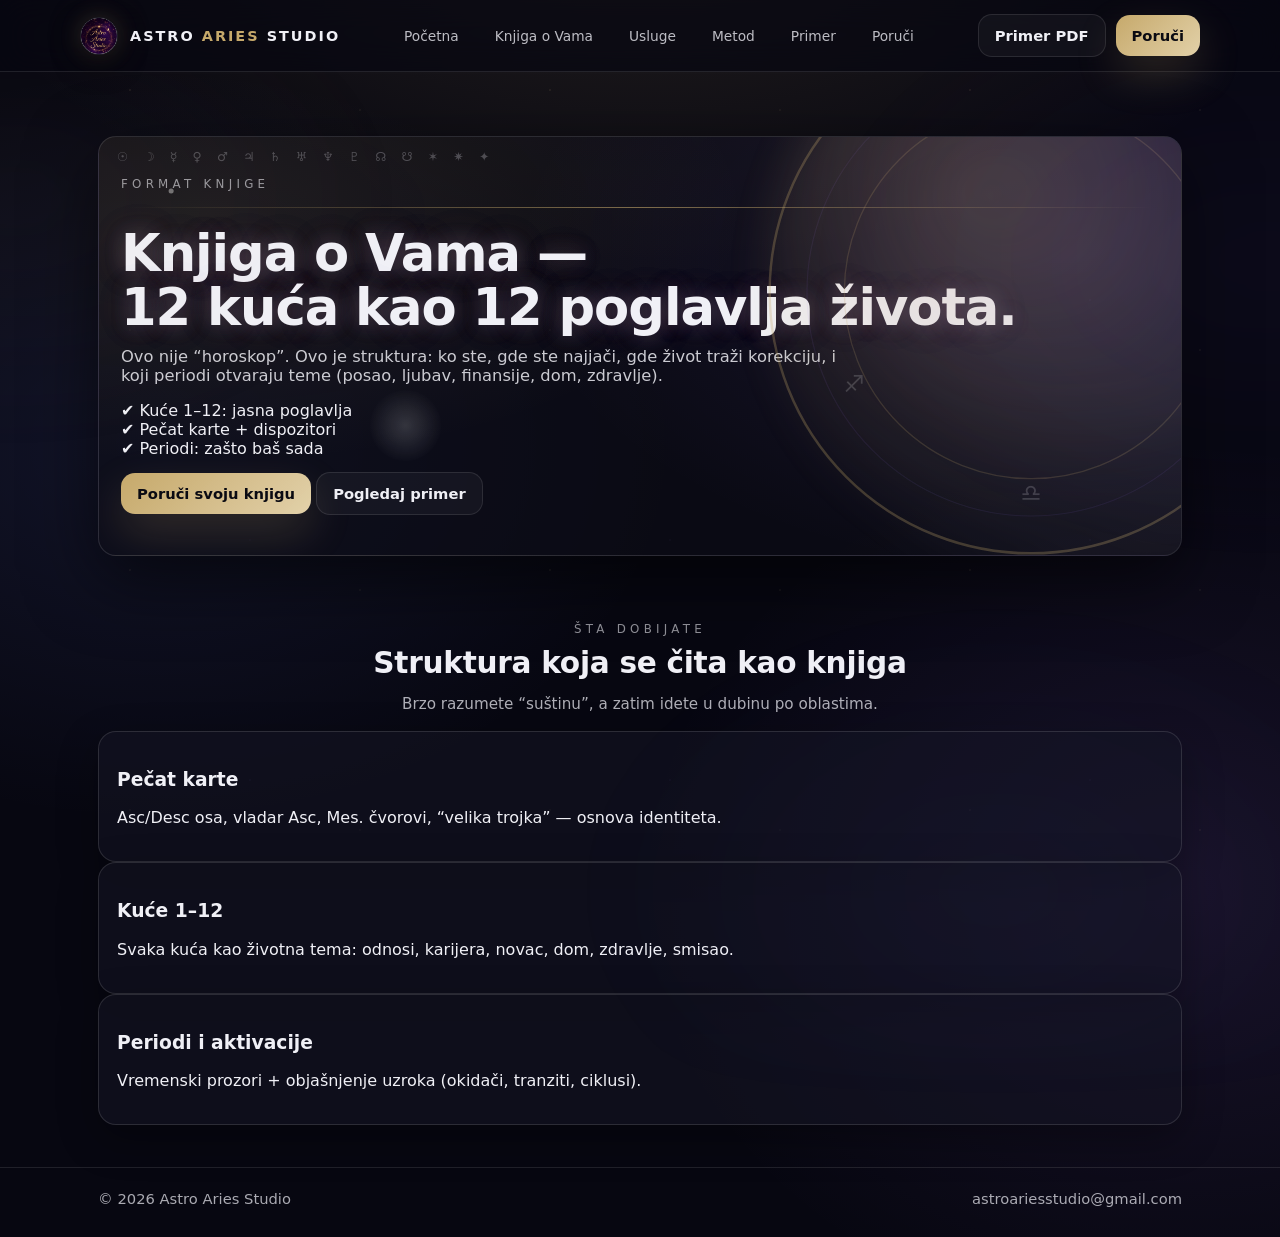
==== knjiga.html @ 9040fc0d "Create knjiga.html" ====
<!DOCTYPE html>
<html lang="sr">
<head>
  <meta charset="UTF-8" />
  <meta name="viewport" content="width=device-width, initial-scale=1.0" />
  <title>Knjiga o Vama — Astro Aries Studio</title>
  <link rel="stylesheet" href="assets/style.css" />
</head>
<body>

<header>
  <div class="container nav">
    <a class="brand" href="index.html">
      <img src="assets/logo.png" alt="Astro Aries Studio logo" />
      <div class="title">ASTRO <span>ARIES</span> STUDIO</div>
    </a>

    <nav class="navlinks">
      <a href="index.html">Početna</a>
      <a href="knjiga.html">Knjiga o Vama</a>
      <a href="usluge.html">Usluge</a>
      <a href="metod.html">Metod</a>
      <a href="primer.html">Primer</a>
      <a href="poruci.html">Poruči</a>
    </nav>

    <div class="cta">
      <a class="btn" href="primer.html">Primer PDF</a>
      <a class="btn primary" href="poruci.html">Poruči</a>
    </div>
  </div>
</header>

<main class="container">
  <section class="hero">
    <div class="heroCard">
      <svg class="sparkles" viewBox="0 0 600 240" xmlns="http://www.w3.org/2000/svg" aria-hidden="true">
        <defs><radialGradient id="sp" cx="50%" cy="50%" r="50%">
          <stop offset="0%" stop-color="rgba(255,255,255,.9)"/><stop offset="100%" stop-color="rgba(255,255,255,0)"/>
        </radialGradient></defs>
        <circle cx="40" cy="30" r="1.4" fill="rgba(255,255,255,.55)"/>
        <circle cx="170" cy="160" r="20" fill="url(#sp)" opacity=".25"/>
      </svg>

      <svg class="zodiacRing" viewBox="0 0 600 600" xmlns="http://www.w3.org/2000/svg" aria-hidden="true">
        <circle class="ringOuter" cx="300" cy="300" r="245" fill="none"/>
        <circle class="ringMid"   cx="300" cy="300" r="210" fill="none"/>
        <circle class="ringInner" cx="300" cy="300" r="175" fill="none"/>
        <g text-anchor="middle" dominant-baseline="middle" font-size="22">
          <text class="glyph" x="300" y="112">♈</text><text class="glyph" x="468" y="214">♊</text>
          <text class="glyph" x="300" y="490">♎</text><text class="glyph" x="134" y="388">♐</text>
        </g>
      </svg>

      <div class="kicker">FORMAT KNJIGE</div>
      <hr class="hr-astro" />
      <h1>Knjiga o Vama —<br/>12 kuća kao 12 poglavlja života.</h1>

      <p class="subhead">
        Ovo nije “horoskop”. Ovo je struktura: ko ste, gde ste najjači, gde život traži korekciju,
        i koji periodi otvaraju teme (posao, ljubav, finansije, dom, zdravlje).
      </p>

      <div class="badges">
        <div class="badge">✔ Kuće 1–12: jasna poglavlja</div>
        <div class="badge">✔ Pečat karte + dispozitori</div>
        <div class="badge">✔ Periodi: zašto baš sada</div>
      </div>

      <div class="heroActions" style="margin-top:14px">
        <a class="btn primary" href="poruci.html">Poruči svoju knjigu</a>
        <a class="btn" href="primer.html">Pogledaj primer</a>
      </div>
    </div>
  </section>

  <section class="section">
    <div class="sectionTitle">
      <div class="kicker">ŠTA DOBIJATE</div>
      <h2>Struktura koja se čita kao knjiga</h2>
      <p class="small">Brzo razumete “suštinu”, a zatim idete u dubinu po oblastima.</p>
    </div>

    <div class="grid">
      <div class="card">
        <h3>Pečat karte</h3>
        <p>Asc/Desc osa, vladar Asc, Mes. čvorovi, “velika trojka” — osnova identiteta.</p>
      </div>
      <div class="card">
        <h3>Kuće 1–12</h3>
        <p>Svaka kuća kao životna tema: odnosi, karijera, novac, dom, zdravlje, smisao.</p>
      </div>
      <div class="card">
        <h3>Periodi i aktivacije</h3>
        <p>Vremenski prozori + objašnjenje uzroka (okidači, tranziti, ciklusi).</p>
      </div>
    </div>
  </section>
</main>

<footer>
  <div class="container" style="display:flex;justify-content:space-between;gap:12px;flex-wrap:wrap">
    <div>© <span id="y"></span> Astro Aries Studio</div>
    <div><a href="mailto:astroariesstudio@gmail.com">astroariesstudio@gmail.com</a></div>
  </div>
</footer>

<script>document.getElementById("y").textContent = new Date().getFullYear();</script>
</body>
</html>
---- assets/style.css ----
:root{
  --bg:#070711;
  --panel: rgba(14, 14, 24, .62);
  --panel2: rgba(20, 20, 34, .62);
  --text:#f0f0f6;
  --muted:#b7b7c6;

  --gold:#c6a96b;
  --gold2:#f5e2b6;

  --violet:#a27bff;
  --violet2:#6a5bff;

  --line: rgba(255,255,255,.10);
  --line2: rgba(198,169,107,.22);

  --shadow: 0 22px 70px rgba(0,0,0,.58);
  --radius: 18px;
  --max: 1120px;

  --glowGold: 0 0 22px rgba(198,169,107,.18), 0 0 48px rgba(198,169,107,.10);
  --glowViolet: 0 0 22px rgba(160,120,255,.16), 0 0 48px rgba(160,120,255,.10);
}

*{box-sizing:border-box}
html,body{margin:0;padding:0}
html{scroll-behavior:smooth}
body{
  font-family: ui-sans-serif, system-ui, -apple-system, Segoe UI, Roboto, Arial;
  color:var(--text);
  background:
    radial-gradient(1200px 700px at 50% -12%, rgba(198,169,107,.18), transparent 60%),
    radial-gradient(900px 650px at 12% 36%, rgba(120,140,255,.10), transparent 58%),
    radial-gradient(900px 750px at 92% 72%, rgba(180,120,255,.10), transparent 60%),
    var(--bg);
  overflow-x:hidden;
}

a{color:inherit;text-decoration:none}
.container{max-width:var(--max);margin:0 auto;padding:0 18px}
.small{font-size:.95rem;color:rgba(240,240,246,.72)}
.kicker{
  letter-spacing:.36em;
  font-size:.74rem;
  color:rgba(240,240,246,.60);
  text-transform:uppercase;
}

/* -------------------- Background: starfield + nebula motion -------------------- */
body::before{
  content:"";
  position:fixed; inset:0;
  pointer-events:none;
  opacity:.92;
  mix-blend-mode:screen;
  background:
    radial-gradient(1px 1px at 10px 20px, rgba(255,255,255,.55), transparent 60%),
    radial-gradient(1px 1px at 42px 78px, rgba(255,255,255,.35), transparent 60%),
    radial-gradient(1px 1px at 95px 140px, rgba(255,255,255,.32), transparent 60%),
    radial-gradient(2px 2px at 130px 90px, rgba(198,169,107,.22), transparent 60%),
    radial-gradient(1px 1px at 165px 30px, rgba(255,255,255,.25), transparent 60%),
    radial-gradient(1px 1px at 210px 120px, rgba(255,255,255,.22), transparent 60%),
    radial-gradient(2px 2px at 250px 60px, rgba(160,120,255,.16), transparent 60%),
    radial-gradient(1px 1px at 285px 150px, rgba(255,255,255,.20), transparent 60%),
    radial-gradient(1px 1px at 320px 40px, rgba(255,255,255,.18), transparent 60%),
    radial-gradient(2px 2px at 360px 110px, rgba(198,169,107,.16), transparent 60%);
  background-size: 420px 240px;
  filter: blur(.15px);
  animation: twinkle 6.6s ease-in-out infinite;
}
@keyframes twinkle{
  0%,100%{opacity:.72}
  50%{opacity:.96}
}

body::after{
  content:"";
  position:fixed; inset:-20%;
  pointer-events:none;
  opacity:.40;
  background:
    radial-gradient(700px 450px at 15% 30%, rgba(198,169,107,.10), transparent 60%),
    radial-gradient(800px 520px at 85% 35%, rgba(160,120,255,.10), transparent 62%),
    radial-gradient(760px 520px at 70% 85%, rgba(120,140,255,.08), transparent 62%);
  filter: blur(22px);
  animation: nebulaDrift 18s ease-in-out infinite;
}
@keyframes nebulaDrift{
  0%,100%{transform:translate(0,0) scale(1)}
  50%{transform:translate(-26px,14px) scale(1.03)}
}

/* shooting star */
.shooting-star{
  position:fixed;
  top:22%;
  left:-30%;
  width:280px;
  height:2px;
  background: linear-gradient(90deg, transparent, rgba(245,226,182,.85), transparent);
  opacity:0;
  pointer-events:none;
  filter: drop-shadow(0 0 12px rgba(198,169,107,.35));
  animation: shoot 12s linear infinite;
  z-index:2;
}
@keyframes shoot{
  0%,82%{transform:translateX(0) translateY(0) rotate(-12deg); opacity:0}
  83%{opacity:.95}
  88%{transform:translateX(160vw) translateY(28vh) rotate(-12deg); opacity:.95}
  89%,100%{opacity:0}
}

/* -------------------- Header / Nav -------------------- */
header{
  position:sticky; top:0; z-index:50;
  backdrop-filter: blur(16px);
  background: rgba(7,7,17,.68);
  border-bottom:1px solid var(--line);
}
.nav{
  display:flex; align-items:center; justify-content:space-between;
  padding:14px 0;
  gap:14px;
}
.brand{
  display:flex; align-items:center; gap:12px;
  min-width: 220px;
}
.brand img{
  width:38px;height:38px;border-radius:50%;
  box-shadow: 0 10px 30px rgba(0,0,0,.40), var(--glowGold);
  border:1px solid rgba(255,255,255,.10);
}
.brand .title{
  font-weight:850;
  letter-spacing:.14em;
  font-size:.90rem;
}
.brand .title span{color:var(--gold)}
.navlinks{
  display:flex; gap:16px; flex-wrap:wrap; justify-content:center;
}
.navlinks a{
  font-size:.86rem;
  color:rgba(240,240,246,.78);
  padding:8px 10px;
  border-radius:12px;
  transition:.2s ease;
}
.navlinks a:hover{
  background:rgba(255,255,255,.06);
  color:var(--text);
}
.cta{display:flex; gap:10px; align-items:center}

.btn{
  display:inline-flex; align-items:center; justify-content:center;
  padding:12px 16px;
  border-radius:14px;
  border:1px solid var(--line);
  background:rgba(255,255,255,.04);
  font-weight:750;
  font-size:.92rem;
  transition:.22s ease;
  position:relative;
  overflow:hidden;
}
.btn.primary{
  background: linear-gradient(135deg, rgba(198,169,107,1), rgba(245,226,182,.92));
  color:#0a0a12;
  border:none;
  box-shadow: 0 18px 44px rgba(198,169,107,.20);
}
.btn:hover{transform:translateY(-1px)}
.btn::after{
  content:"";
  position:absolute; inset:-60%;
  background:
    radial-gradient(circle at 30% 30%, rgba(255,255,255,.22), transparent 52%),
    radial-gradient(circle at 75% 70%, rgba(198,169,107,.18), transparent 60%);
  opacity:0;
  transition:.22s ease;
}
.btn:hover::after{opacity:1}

/* -------------------- Hero -------------------- */
.hero{padding:64px 0 24px; position:relative}
.heroCard{
  position:relative;
  border:1px solid rgba(255,255,255,.12);
  background:
    radial-gradient(900px 420px at 10% 18%, rgba(198,169,107,.10), transparent 60%),
    radial-gradient(900px 520px at 90% 28%, rgba(160,120,255,.10), transparent 62%),
    var(--panel);
  border-radius: var(--radius);
  box-shadow: var(--shadow);
  padding:40px 22px;
  overflow:hidden;
  animation: floaty 10s ease-in-out infinite;
}
@keyframes floaty{
  0%,100%{transform:translateY(0)}
  50%{transform:translateY(-7px)}
}
.heroCard::before{
  content:"☉ ☽ ☿ ♀ ♂ ♃ ♄ ♅ ♆ ♇ ☊ ☋ ✶ ✷ ✦";
  position:absolute;
  left:18px; right:18px; top:12px;
  font-size:.78rem;
  letter-spacing:.45em;
  color:rgba(240,240,246,.26);
  white-space:nowrap; overflow:hidden;
}
.heroCard::after{
  content:"";
  position:absolute;
  inset:-160px -200px auto auto;
  width:620px;height:620px;border-radius:50%;
  background:
    radial-gradient(circle at 35% 35%, rgba(198,169,107,.32), transparent 60%),
    radial-gradient(circle at 70% 70%, rgba(255,255,255,.10), transparent 65%),
    radial-gradient(circle at 55% 20%, rgba(160,120,255,.16), transparent 60%);
  filter: blur(20px);
  opacity:.72;
  pointer-events:none;
  animation: nebulaDrift 18s ease-in-out infinite;
}

h1{
  margin:10px 0 0;
  font-size: clamp(2.0rem, 4.0vw, 3.2rem);
  line-height:1.06;
  letter-spacing:-.02em;
  text-shadow: var(--glowGold), var(--glowViolet);
}
.subhead{
  margin-top:12px;
  font-size:1.02rem;
  color:rgba(240,240,246,.84);
  max-width:72ch;
}

.hr-astro{
  height:1px;
  border:0;
  background: linear-gradient(90deg, transparent, rgba(198,169,107,.70), transparent);
  opacity:.85;
  margin:16px 0 18px;
}

.sparkles{
  position:absolute; inset:0;
  pointer-events:none;
  opacity:.70;
  mix-blend-mode:screen;
  animation: sparklePulse 3.9s ease-in-out infinite;
}
@keyframes sparklePulse{
  0%,100%{opacity:.35}
  50%{opacity:.92}
}

/* -------------------- Zodiac ring premium -------------------- */
.zodiacRing{
  position:absolute;
  right:-170px;
  top:-165px;
  width:640px;
  height:640px;
  opacity:.30;
  pointer-events:none;
  filter: drop-shadow(0 0 22px rgba(198,169,107,.18))
          drop-shadow(0 0 40px rgba(160,120,255,.10));
  animation: spinSlow 48s linear infinite;
}
@keyframes spinSlow{
  from{transform:rotate(0deg)}
  to{transform:rotate(360deg)}
}
.zodiacRing .ringOuter{ stroke: rgba(198,169,107,.95); stroke-width:2.3; }
.zodiacRing .ringMid  { stroke: rgba(160,120,255,.40); stroke-width:1.1; opacity:.7; }
.zodiacRing .ringInner{ stroke: rgba(198,169,107,.65); stroke-width:1.2; opacity:.95; }
.zodiacRing .tick{ stroke: rgba(198,169,107,.86); stroke-width:2.3; }
.zodiacRing .tickSmall{ stroke: rgba(198,169,107,.55); stroke-width:1.2; opacity:.9; }
.zodiacRing .dot{ fill: rgba(255,255,255,.55); }
.zodiacRing .goldDot{ fill: rgba(198,169,107,.55); }
.zodiacRing .glyph{
  fill: rgba(240,240,246,.80);
  font-weight:800;
  opacity:.78;
}
.pulseStar{
  filter: drop-shadow(0 0 14px rgba(198,169,107,.55));
  transform-origin: 300px 300px;
  animation: pulseStar 2.9s ease-in-out infinite;
}
@keyframes pulseStar{
  0%,100%{opacity:.74; transform:scale(1)}
  50%{opacity:1; transform:scale(1.07)}
}

/* -------------------- Sections / Cards -------------------- */
.section{padding:42px 0}
.sectionTitle{max-width:860px;margin:0 auto 18px;text-align:center}
.sectionTitle h2{margin:10px 0 0;font-size:1.85rem;letter-spacing:-.01em}

.card{
  border:1px solid rgba(255,255,255,.12);
  background: var(--panel2);
  border-radius:var(--radius);
  padding:18px;
  box-shadow: 0 14px 40px rgba(0,0,0,.32);
  transition:.22s ease;
  position:relative;
  overflow:hidden;
}
.card:hover{
  transform:translateY(-3px);
  border-color: rgba(198,169,107,.30);
  box-shadow: 0 24px 80px rgba(0,0,0,.42);
}
.card::after{
  content:"";
  position:absolute; inset:-40%;
  background:
    radial-gradient(circle at 30% 30%, rgba(198,169,107,.16), transparent 55%),
    radial-gradient(circle at 70% 70%, rgba(160,120,255,.12), transparent 60%);
  opacity:0;
  transition:.22s ease;
}
.card:hover::after{opacity:1}

/* -------------------- Form PRO -------------------- */
.formWrap{
  display:grid;
  grid-template-columns: 1.35fr .85fr;
  gap:14px;
  align-items:start;
}
@media (max-width: 980px){
  .formWrap{grid-template-columns:1fr}
}

.formTitle{
  display:flex; align-items:flex-end; justify-content:space-between;
  gap:10px; flex-wrap:wrap;
}

.steps{
  display:flex; gap:10px; flex-wrap:wrap;
}
.stepPill{
  border:1px solid rgba(255,255,255,.14);
  background:rgba(255,255,255,.04);
  border-radius:999px;
  padding:8px 12px;
  font-size:.84rem;
  color:rgba(240,240,246,.80);
}
.stepPill.active{
  border-color: rgba(198,169,107,.42);
  box-shadow: var(--glowGold);
  color: rgba(240,240,246,.92);
}

.fieldset{
  border:1px solid rgba(255,255,255,.12);
  background: var(--panel2);
  border-radius: var(--radius);
  padding:16px;
}
.fieldset + .fieldset{margin-top:12px}
.legend{
  display:flex; align-items:center; justify-content:space-between; gap:10px; flex-wrap:wrap;
  margin-bottom:10px;
}
.legend b{font-size:1.05rem}
.legend .hint{font-size:.9rem;color:rgba(240,240,246,.72)}

.row{
  display:grid;
  grid-template-columns: 1fr 1fr;
  gap:10px;
}
@media (max-width: 680px){
  .row{grid-template-columns:1fr}
}
label{
  display:block;
  font-size:.86rem;
  color:rgba(240,240,246,.78);
  margin:0 0 6px;
}
input[type="text"], input[type="email"], input[type="tel"], textarea, select{
  width:100%;
  border:1px solid rgba(255,255,255,.14);
  background: rgba(255,255,255,.04);
  color:var(--text);
  border-radius: 14px;
  padding:12px 12px;
  outline:none;
  transition:.2s ease;
}
textarea{min-height:110px; resize:vertical}
input:focus, textarea:focus, select:focus{
  border-color: rgba(198,169,107,.45);
  box-shadow: 0 0 0 3px rgba(198,169,107,.10);
}

.radioGrid{
  display:grid;
  grid-template-columns:1fr 1fr;
  gap:10px;
}
@media (max-width: 680px){
  .radioGrid{grid-template-columns:1fr}
}

.radioCard{
  border:1px solid rgba(255,255,255,.12);
  background: rgba(255,255,255,.03);
  border-radius: 16px;
  padding:12px;
  cursor:pointer;
  transition:.22s ease;
  position:relative;
}
.radioCard:hover{transform:translateY(-2px); border-color: rgba(198,169,107,.30)}
.radioCard.active{
  border-color: rgba(198,169,107,.45);
  box-shadow: 0 18px 44px rgba(198,169,107,.10);
}
.radioTop{
  display:flex; align-items:center; justify-content:space-between; gap:10px;
}
.radioName{font-weight:900}
.badgeGold{
  display:inline-block;
  font-size:.75rem;
  padding:4px 10px;
  border-radius:999px;
  border:1px solid rgba(198,169,107,.35);
  background: rgba(198,169,107,.10);
  color: rgba(240,240,246,.92);
}
.radioDesc{margin-top:6px; color:rgba(240,240,246,.78); font-size:.92rem}
.radioPrice{margin-top:10px; font-weight:950; font-size:1.08rem; color:rgba(245,226,182,.92); text-shadow: var(--glowGold)}
.radioCard input{position:absolute; opacity:0; pointer-events:none}

.toggleRow{
  display:flex; align-items:center; justify-content:space-between; gap:10px; flex-wrap:wrap;
  padding:10px 12px;
  border:1px solid rgba(255,255,255,.12);
  background: rgba(255,255,255,.03);
  border-radius: 16px;
}
.switch{
  width:52px;height:30px;border-radius:999px;
  border:1px solid rgba(255,255,255,.16);
  background: rgba(255,255,255,.05);
  position:relative;
  cursor:pointer;
  flex:0 0 auto;
}
.switch::after{
  content:"";
  width:24px;height:24px;border-radius:50%;
  position:absolute; top:2px; left:3px;
  background: linear-gradient(135deg, rgba(255,255,255,.55), rgba(255,255,255,.10));
  transition:.18s ease;
  box-shadow: 0 8px 18px rgba(0,0,0,.35);
}
.switch.on{
  border-color: rgba(198,169,107,.40);
  box-shadow: var(--glowGold);
  background: rgba(198,169,107,.12);
}
.switch.on::after{left:24px; background: linear-gradient(135deg, rgba(198,169,107,1), rgba(245,226,182,.90));}

.inlineNote{
  margin-top:10px;
  border:1px dashed rgba(198,169,107,.45);
  background: rgba(198,169,107,.06);
  padding:12px;
  border-radius:16px;
  color: rgba(240,240,246,.88);
  font-size:.94rem;
}

.summary{
  position:sticky;
  top:92px;
}
.sumBox{
  border:1px solid rgba(255,255,255,.12);
  background: rgba(7,7,17,.55);
  border-radius: var(--radius);
  padding:16px;
  box-shadow: 0 18px 60px rgba(0,0,0,.45);
  backdrop-filter: blur(14px);
}
.sumTitle{
  display:flex; align-items:center; justify-content:space-between; gap:10px;
  margin-bottom:10px;
}
.sumTitle b{font-size:1.05rem}
.sumLine{
  display:flex; justify-content:space-between; gap:10px;
  padding:8px 0;
  border-bottom:1px solid rgba(255,255,255,.10);
  color:rgba(240,240,246,.86);
  font-size:.94rem;
}
.sumLine:last-child{border-bottom:none}
.total{
  margin-top:10px;
  padding:12px;
  border-radius:16px;
  border:1px solid rgba(198,169,107,.35);
  background: rgba(198,169,107,.08);
  box-shadow: var(--glowGold);
}
.total .big{
  font-size:1.45rem;
  font-weight:980;
  color: rgba(245,226,182,.95);
  text-shadow: var(--glowGold);
}

.actionsRow{
  display:flex; gap:10px; flex-wrap:wrap;
  margin-top:12px;
}
.actionsRow .btn{flex:1 1 220px}

footer{
  border-top:1px solid rgba(255,255,255,.10);
  padding:22px 0 30px;
  color:rgba(240,240,246,.70);
  font-size:.92rem;
}

@media (max-width: 980px){
  .nav{flex-wrap:wrap;justify-content:center}
  .cta{width:100%;justify-content:center}
  .brand{justify-content:center}
}
@media (max-width: 520px){
  .btn{width:100%}
  .navlinks{justify-content:center}
}
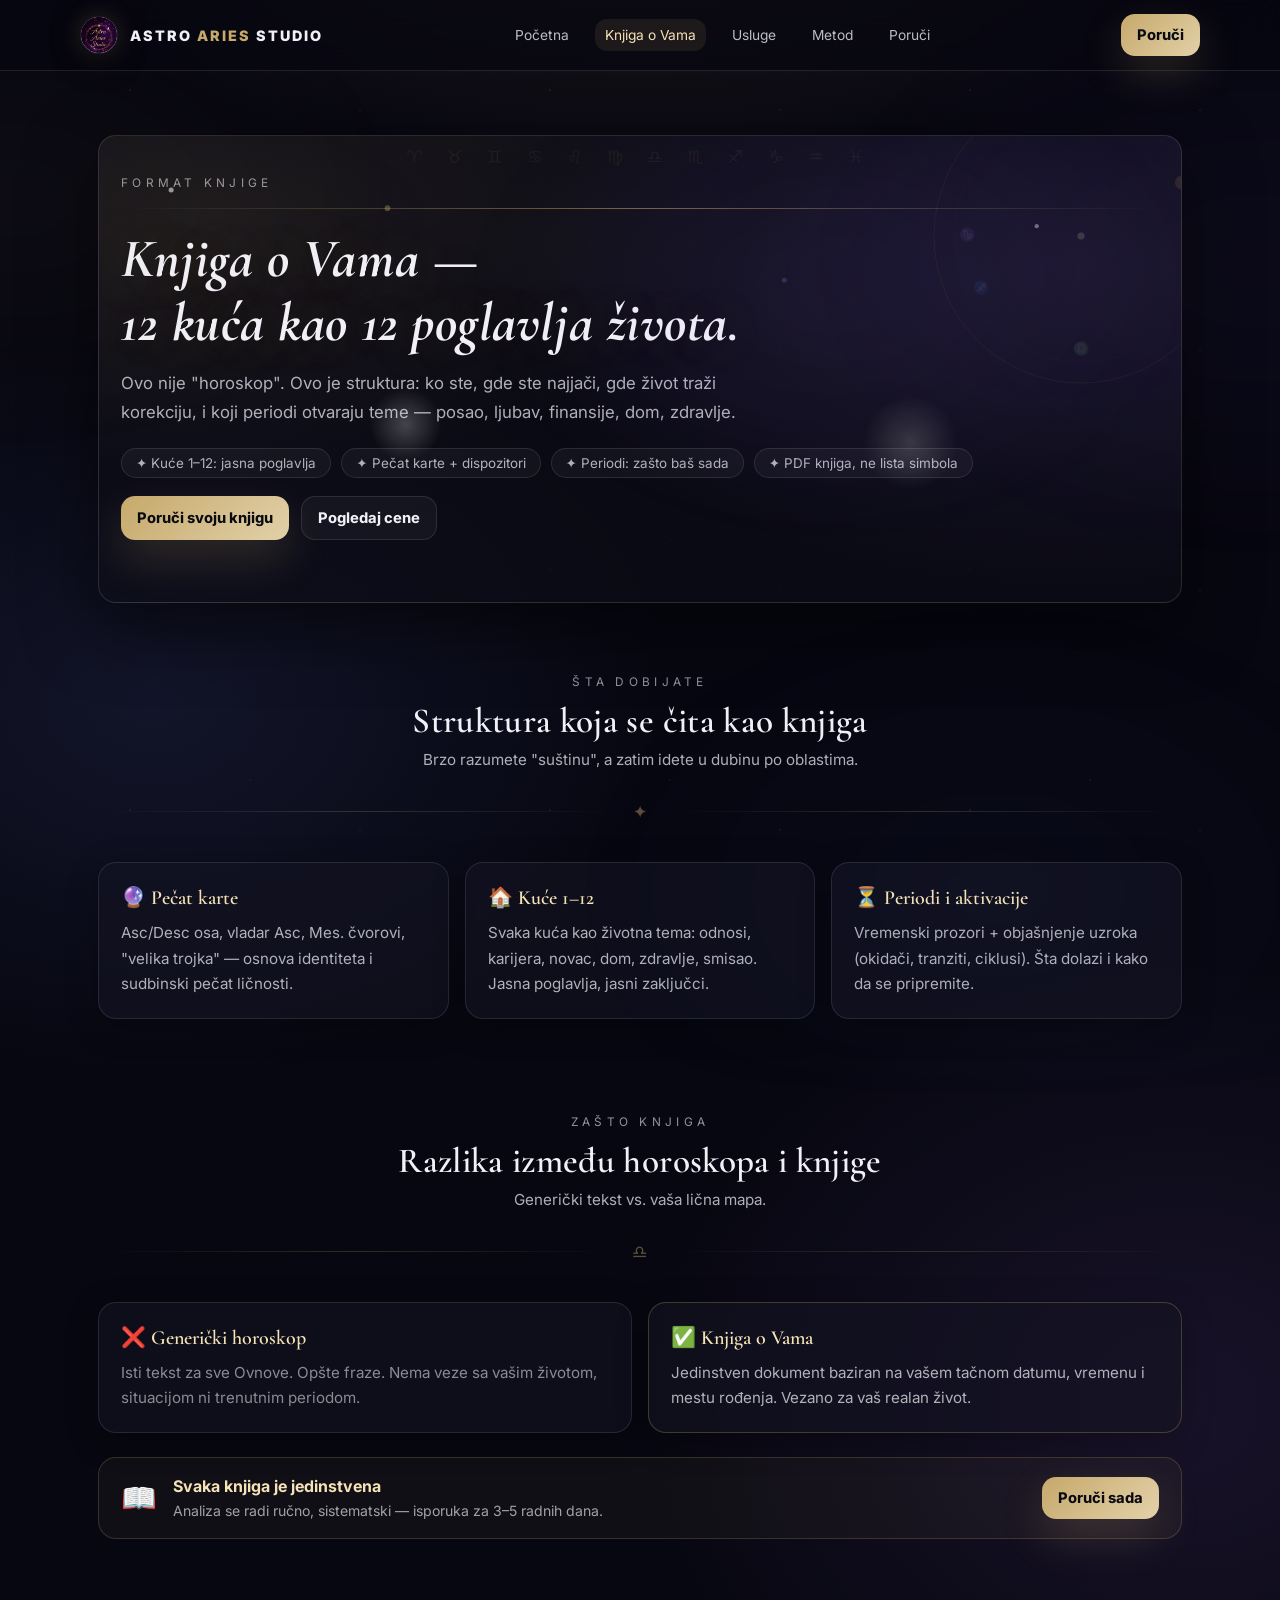
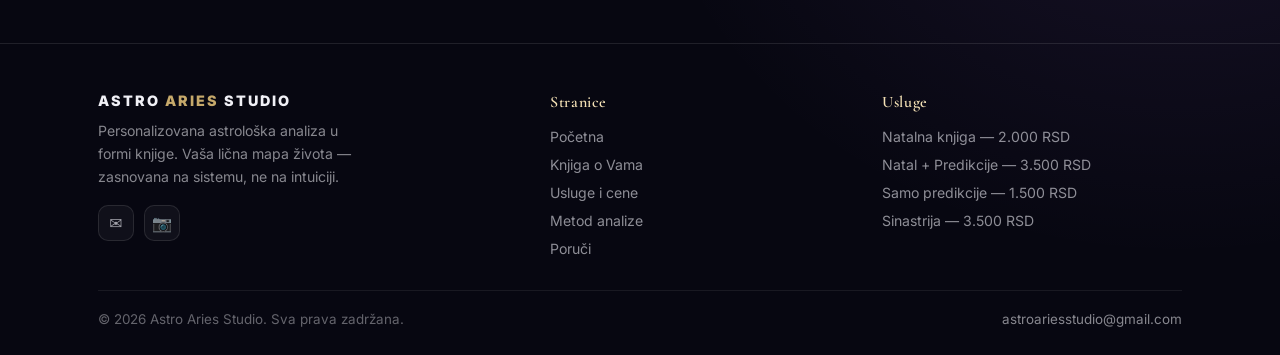
==== commit 240154f5: "Update knjiga.html" ====
--- a/knjiga.html
+++ b/knjiga.html
@@ -4,31 +4,48 @@
   <meta charset="UTF-8" />
   <meta name="viewport" content="width=device-width, initial-scale=1.0" />
   <title>Knjiga o Vama — Astro Aries Studio</title>
+  <meta name="description" content="12 kuća kao 12 poglavlja vašeg života. Personalizovana astrološka knjiga — pečat karte, kuće 1–12, periodi i aktivacije." />
+  <meta property="og:title" content="Knjiga o Vama — Astro Aries Studio" />
+  <meta property="og:description" content="12 kuća kao 12 poglavlja vašeg života. Personalizovana astrološka knjiga." />
+  <meta property="og:url" content="https://astro-aries-studio.vercel.app/knjiga.html" />
+  <meta property="og:image" content="https://astro-aries-studio.vercel.app/assets/logo.png" />
+  <link rel="icon" type="image/svg+xml" href="data:image/svg+xml,<svg xmlns='http://www.w3.org/2000/svg' viewBox='0 0 100 100'><rect width='100' height='100' rx='20' fill='%23070711'/><text y='.9em' font-size='80' x='10'>♈</text></svg>" />
   <link rel="stylesheet" href="assets/style.css" />
 </head>
 <body>
 
+<div class="shooting-star"></div>
+
 <header>
   <div class="container nav">
     <a class="brand" href="index.html">
-      <img src="assets/logo.png" alt="Astro Aries Studio logo" />
+      <img src="assets/logo.png" alt="Astro Aries Studio logo" loading="lazy" />
       <div class="title">ASTRO <span>ARIES</span> STUDIO</div>
     </a>
-
     <nav class="navlinks">
       <a href="index.html">Početna</a>
-      <a href="knjiga.html">Knjiga o Vama</a>
+      <a href="knjiga.html" class="active" aria-current="page">Knjiga o Vama</a>
       <a href="usluge.html">Usluge</a>
       <a href="metod.html">Metod</a>
-      <a href="primer.html">Primer</a>
       <a href="poruci.html">Poruči</a>
     </nav>
-
     <div class="cta">
-      <a class="btn" href="primer.html">Primer PDF</a>
       <a class="btn primary" href="poruci.html">Poruči</a>
     </div>
+    <button class="hamburger" id="hamburger" aria-label="Otvori meni" aria-expanded="false">
+      <span></span><span></span><span></span>
+    </button>
   </div>
+  <nav class="mobileNav" id="mobileNav">
+    <a href="index.html">Početna</a>
+    <a href="knjiga.html" class="active">Knjiga o Vama</a>
+    <a href="usluge.html">Usluge</a>
+    <a href="metod.html">Metod</a>
+    <a href="poruci.html">Poruči</a>
+    <div class="mobileCtaRow">
+      <a class="btn primary" href="poruci.html" style="flex:1;justify-content:center">Poruči analizu</a>
+    </div>
+  </nav>
 </header>
 
 <main class="container">
@@ -39,37 +56,40 @@
           <stop offset="0%" stop-color="rgba(255,255,255,.9)"/><stop offset="100%" stop-color="rgba(255,255,255,0)"/>
         </radialGradient></defs>
         <circle cx="40" cy="30" r="1.4" fill="rgba(255,255,255,.55)"/>
+        <circle cx="160" cy="40" r="1.6" fill="rgba(198,169,107,.35)"/>
+        <circle cx="380" cy="80" r="1.4" fill="rgba(160,120,255,.22)"/>
+        <circle cx="520" cy="50" r="1.2" fill="rgba(255,255,255,.38)"/>
         <circle cx="170" cy="160" r="20" fill="url(#sp)" opacity=".25"/>
+        <circle cx="450" cy="170" r="26" fill="url(#sp)" opacity=".18"/>
       </svg>
-
       <svg class="zodiacRing" viewBox="0 0 600 600" xmlns="http://www.w3.org/2000/svg" aria-hidden="true">
         <circle class="ringOuter" cx="300" cy="300" r="245" fill="none"/>
         <circle class="ringMid"   cx="300" cy="300" r="210" fill="none"/>
         <circle class="ringInner" cx="300" cy="300" r="175" fill="none"/>
         <g text-anchor="middle" dominant-baseline="middle" font-size="22">
           <text class="glyph" x="300" y="112">♈</text><text class="glyph" x="468" y="214">♊</text>
-          <text class="glyph" x="300" y="490">♎</text><text class="glyph" x="134" y="388">♐</text>
+          <text class="glyph" x="492" y="300">♋</text><text class="glyph" x="300" y="490">♎</text>
+          <text class="glyph" x="134" y="388">♐</text><text class="glyph" x="110" y="300">♑</text>
         </g>
+        <circle class="pulseStar" cx="300" cy="300" r="6" fill="rgba(245,226,182,.95)"/>
       </svg>
 
       <div class="kicker">FORMAT KNJIGE</div>
       <hr class="hr-astro" />
-      <h1>Knjiga o Vama —<br/>12 kuća kao 12 poglavlja života.</h1>
-
+      <h1>Knjiga o Vama —<br/><em>12 kuća kao 12 poglavlja života.</em></h1>
       <p class="subhead">
-        Ovo nije “horoskop”. Ovo je struktura: ko ste, gde ste najjači, gde život traži korekciju,
-        i koji periodi otvaraju teme (posao, ljubav, finansije, dom, zdravlje).
+        Ovo nije "horoskop". Ovo je struktura: ko ste, gde ste najjači, gde život traži korekciju,
+        i koji periodi otvaraju teme — posao, ljubav, finansije, dom, zdravlje.
       </p>
-
       <div class="badges">
-        <div class="badge">✔ Kuće 1–12: jasna poglavlja</div>
-        <div class="badge">✔ Pečat karte + dispozitori</div>
-        <div class="badge">✔ Periodi: zašto baš sada</div>
-      </div>
-
-      <div class="heroActions" style="margin-top:14px">
+        <div class="badge">✦ Kuće 1–12: jasna poglavlja</div>
+        <div class="badge">✦ Pečat karte + dispozitori</div>
+        <div class="badge">✦ Periodi: zašto baš sada</div>
+        <div class="badge">✦ PDF knjiga, ne lista simbola</div>
+      </div>
+      <div class="heroActions" style="margin-top:18px">
         <a class="btn primary" href="poruci.html">Poruči svoju knjigu</a>
-        <a class="btn" href="primer.html">Pogledaj primer</a>
+        <a class="btn" href="usluge.html">Pogledaj cene</a>
       </div>
     </div>
   </section>
@@ -78,33 +98,115 @@
     <div class="sectionTitle">
       <div class="kicker">ŠTA DOBIJATE</div>
       <h2>Struktura koja se čita kao knjiga</h2>
-      <p class="small">Brzo razumete “suštinu”, a zatim idete u dubinu po oblastima.</p>
-    </div>
+      <p class="small">Brzo razumete "suštinu", a zatim idete u dubinu po oblastima.</p>
+    </div>
+    <div class="sectionDivider"><span>✦</span></div>
 
     <div class="grid">
       <div class="card">
-        <h3>Pečat karte</h3>
-        <p>Asc/Desc osa, vladar Asc, Mes. čvorovi, “velika trojka” — osnova identiteta.</p>
-      </div>
-      <div class="card">
-        <h3>Kuće 1–12</h3>
-        <p>Svaka kuća kao životna tema: odnosi, karijera, novac, dom, zdravlje, smisao.</p>
-      </div>
-      <div class="card">
-        <h3>Periodi i aktivacije</h3>
-        <p>Vremenski prozori + objašnjenje uzroka (okidači, tranziti, ciklusi).</p>
-      </div>
+        <h3>🔮 Pečat karte</h3>
+        <p>Asc/Desc osa, vladar Asc, Mes. čvorovi, "velika trojka" — osnova identiteta i sudbinski pečat ličnosti.</p>
+      </div>
+      <div class="card">
+        <h3>🏠 Kuće 1–12</h3>
+        <p>Svaka kuća kao životna tema: odnosi, karijera, novac, dom, zdravlje, smisao. Jasna poglavlja, jasni zaključci.</p>
+      </div>
+      <div class="card">
+        <h3>⏳ Periodi i aktivacije</h3>
+        <p>Vremenski prozori + objašnjenje uzroka (okidači, tranziti, ciklusi). Šta dolazi i kako da se pripremite.</p>
+      </div>
+    </div>
+  </section>
+
+  <section class="section">
+    <div class="sectionTitle">
+      <div class="kicker">ZAŠTO KNJIGA</div>
+      <h2>Razlika između horoskopa i knjige</h2>
+      <p class="small">Generički tekst vs. vaša lična mapa.</p>
+    </div>
+    <div class="sectionDivider"><span>♎</span></div>
+
+    <div class="grid">
+      <div class="card">
+        <h3>❌ Generički horoskop</h3>
+        <p style="color:rgba(240,240,246,.55)">Isti tekst za sve Ovnove. Opšte fraze. Nema veze sa vašim životom, situacijom ni trenutnim periodom.</p>
+      </div>
+      <div class="card" style="border-color:rgba(198,169,107,.28)">
+        <h3>✅ Knjiga o Vama</h3>
+        <p>Jedinstven dokument baziran na vašem tačnom datumu, vremenu i mestu rođenja. Vezano za vaš realan život.</p>
+      </div>
+    </div>
+
+    <div style="margin-top:24px" class="deliveryBanner">
+      <div class="dIcon">📖</div>
+      <div class="dText">
+        <strong>Svaka knjiga je jedinstvena</strong>
+        <span>Analiza se radi ručno, sistematski — isporuka za 3–5 radnih dana.</span>
+      </div>
+      <a class="btn primary" href="poruci.html">Poruči sada</a>
     </div>
   </section>
 </main>
 
 <footer>
-  <div class="container" style="display:flex;justify-content:space-between;gap:12px;flex-wrap:wrap">
-    <div>© <span id="y"></span> Astro Aries Studio</div>
-    <div><a href="mailto:astroariesstudio@gmail.com">astroariesstudio@gmail.com</a></div>
+  <div class="container">
+    <div class="footerGrid">
+      <div class="footerBrand">
+        <div class="title">ASTRO <span>ARIES</span> STUDIO</div>
+        <p>Personalizovana astrološka analiza u formi knjige. Vaša lična mapa života — zasnovana na sistemu, ne na intuiciji.</p>
+        <div class="socialLinks">
+          <a class="socialLink" href="mailto:astroariesstudio@gmail.com" title="Email" aria-label="Email">✉</a>
+          <a class="socialLink" href="https://instagram.com" target="_blank" rel="noopener" title="Instagram" aria-label="Instagram">📷</a>
+        </div>
+      </div>
+      <div class="footerCol">
+        <h5>Stranice</h5>
+        <ul>
+          <li><a href="index.html">Početna</a></li>
+          <li><a href="knjiga.html">Knjiga o Vama</a></li>
+          <li><a href="usluge.html">Usluge i cene</a></li>
+          <li><a href="metod.html">Metod analize</a></li>
+          <li><a href="poruci.html">Poruči</a></li>
+        </ul>
+      </div>
+      <div class="footerCol">
+        <h5>Usluge</h5>
+        <ul>
+          <li><a href="poruci.html">Natalna knjiga — 2.000 RSD</a></li>
+          <li><a href="poruci.html">Natal + Predikcije — 3.500 RSD</a></li>
+          <li><a href="poruci.html">Samo predikcije — 1.500 RSD</a></li>
+          <li><a href="poruci.html">Sinastrija — 3.500 RSD</a></li>
+        </ul>
+      </div>
+    </div>
+    <div class="footerBottom">
+      <div>© <span id="y"></span> Astro Aries Studio. Sva prava zadržana.</div>
+      <div><a href="mailto:astroariesstudio@gmail.com">astroariesstudio@gmail.com</a></div>
+    </div>
   </div>
 </footer>
 
-<script>document.getElementById("y").textContent = new Date().getFullYear();</script>
+<button class="scrollTop" id="scrollTop" aria-label="Nazad na vrh">↑</button>
+<div class="stickyMobileCta">
+  <a class="btn primary" href="poruci.html">✦ Poruči svoju astro knjigu</a>
+</div>
+
+<script>
+  document.getElementById("y").textContent = new Date().getFullYear();
+  const hamburger = document.getElementById("hamburger");
+  const mobileNav = document.getElementById("mobileNav");
+  hamburger.addEventListener("click", () => {
+    const open = mobileNav.classList.toggle("open");
+    hamburger.classList.toggle("open", open);
+    hamburger.setAttribute("aria-expanded", open);
+  });
+  mobileNav.querySelectorAll("a").forEach(a => a.addEventListener("click", () => {
+    mobileNav.classList.remove("open"); hamburger.classList.remove("open");
+    hamburger.setAttribute("aria-expanded","false");
+  }));
+  const scrollTopBtn = document.getElementById("scrollTop");
+  window.addEventListener("scroll", () => scrollTopBtn.classList.toggle("visible", window.scrollY > 320));
+  scrollTopBtn.addEventListener("click", () => window.scrollTo({ top: 0, behavior: "smooth" }));
+</script>
 </body>
 </html>
--- a/assets/style.css
+++ b/assets/style.css
@@ -1,3 +1,9 @@
+/* ============================================================
+   ASTRO ARIES STUDIO — style.css  (enhanced)
+   ============================================================ */
+
+@import url('https://fonts.googleapis.com/css2?family=Cormorant+Garamond:ital,wght@0,400;0,600;0,700;1,400;1,600&family=Inter:wght@400;500;600;700;800;900&display=swap');
+
 :root{
   --bg:#070711;
   --panel: rgba(14, 14, 24, .62);
@@ -20,13 +26,16 @@
 
   --glowGold: 0 0 22px rgba(198,169,107,.18), 0 0 48px rgba(198,169,107,.10);
   --glowViolet: 0 0 22px rgba(160,120,255,.16), 0 0 48px rgba(160,120,255,.10);
+
+  --font-serif: 'Cormorant Garamond', Georgia, serif;
+  --font-sans: 'Inter', ui-sans-serif, system-ui, -apple-system, Segoe UI, Roboto, Arial;
 }
 
 *{box-sizing:border-box}
 html,body{margin:0;padding:0}
 html{scroll-behavior:smooth}
 body{
-  font-family: ui-sans-serif, system-ui, -apple-system, Segoe UI, Roboto, Arial;
+  font-family: var(--font-sans);
   color:var(--text);
   background:
     radial-gradient(1200px 700px at 50% -12%, rgba(198,169,107,.18), transparent 60%),
@@ -44,6 +53,7 @@
   font-size:.74rem;
   color:rgba(240,240,246,.60);
   text-transform:uppercase;
+  font-family: var(--font-sans);
 }
 
 /* -------------------- Background: starfield + nebula motion -------------------- */
@@ -125,7 +135,7 @@
 }
 .brand{
   display:flex; align-items:center; gap:12px;
-  min-width: 220px;
+  flex-shrink:0;
 }
 .brand img{
   width:38px;height:38px;border-radius:50%;
@@ -136,6 +146,7 @@
   font-weight:850;
   letter-spacing:.14em;
   font-size:.90rem;
+  font-family: var(--font-sans);
 }
 .brand .title span{color:var(--gold)}
 .navlinks{
@@ -152,7 +163,61 @@
   background:rgba(255,255,255,.06);
   color:var(--text);
 }
+.navlinks a.active{
+  color: var(--gold2);
+  background: rgba(198,169,107,.10);
+  border-radius:12px;
+}
 .cta{display:flex; gap:10px; align-items:center}
+
+/* Hamburger */
+.hamburger{
+  display:none;
+  flex-direction:column;
+  justify-content:center;
+  gap:5px;
+  width:40px; height:40px;
+  background:rgba(255,255,255,.04);
+  border:1px solid var(--line);
+  border-radius:12px;
+  cursor:pointer;
+  padding:8px;
+  flex-shrink:0;
+}
+.hamburger span{
+  display:block;
+  height:2px;
+  background:var(--text);
+  border-radius:2px;
+  transition:.25s ease;
+}
+.hamburger.open span:nth-child(1){transform:translateY(7px) rotate(45deg)}
+.hamburger.open span:nth-child(2){opacity:0; transform:scaleX(0)}
+.hamburger.open span:nth-child(3){transform:translateY(-7px) rotate(-45deg)}
+
+/* Mobile nav drawer */
+.mobileNav{
+  display:none;
+  flex-direction:column;
+  gap:4px;
+  padding:12px 18px 16px;
+  border-top:1px solid var(--line);
+  background: rgba(7,7,17,.92);
+  backdrop-filter:blur(16px);
+}
+.mobileNav.open{display:flex}
+.mobileNav a{
+  font-size:.95rem;
+  color:rgba(240,240,246,.82);
+  padding:10px 14px;
+  border-radius:12px;
+  transition:.18s ease;
+}
+.mobileNav a:hover{background:rgba(255,255,255,.06); color:var(--text)}
+.mobileNav a.active{color:var(--gold2); background:rgba(198,169,107,.10)}
+.mobileNav .mobileCtaRow{
+  display:flex; gap:10px; margin-top:8px; flex-wrap:wrap;
+}
 
 .btn{
   display:inline-flex; align-items:center; justify-content:center;
@@ -165,6 +230,8 @@
   transition:.22s ease;
   position:relative;
   overflow:hidden;
+  cursor:pointer;
+  font-family: var(--font-sans);
 }
 .btn.primary{
   background: linear-gradient(135deg, rgba(198,169,107,1), rgba(245,226,182,.92));
@@ -199,143 +266,548 @@
   overflow:hidden;
   animation: floaty 10s ease-in-out infinite;
 }
+.heroCard::before{
+  content:"♈ ♉ ♊ ♋ ♌ ♍ ♎ ♏ ♐ ♑ ♒ ♓";
+  position:absolute; top:0; left:0; right:0;
+  font-size:1.1rem;
+  letter-spacing:.55em;
+  color:rgba(198,169,107,.08);
+  text-align:center;
+  padding:10px 0;
+  pointer-events:none;
+  white-space:nowrap;
+  overflow:hidden;
+}
+.heroCard::after{
+  content:"";
+  position:absolute; inset:-40%;
+  background:
+    radial-gradient(600px 400px at 60% 40%, rgba(160,120,255,.07), transparent 60%);
+  filter:blur(30px);
+  pointer-events:none;
+  animation: nebulaDrift 14s ease-in-out infinite reverse;
+}
+h1{
+  font-family: var(--font-serif);
+  font-size: clamp(2rem, 5vw, 3.4rem);
+  font-weight:700;
+  line-height:1.18;
+  letter-spacing:.01em;
+  margin:16px 0 14px;
+  text-shadow:
+    0 0 60px rgba(198,169,107,.22),
+    0 0 120px rgba(160,120,255,.14);
+  font-style:italic;
+}
+h2{
+  font-family: var(--font-serif);
+  font-size: clamp(1.5rem, 3.5vw, 2.2rem);
+  font-weight:600;
+  letter-spacing:.01em;
+}
+h3{
+  font-family: var(--font-serif);
+  font-size:1.25rem;
+  font-weight:600;
+}
+.subhead{
+  font-size:1.05rem;
+  color:rgba(240,240,246,.72);
+  max-width:640px;
+  line-height:1.7;
+  margin:0 0 22px;
+}
+.hr-astro{
+  border:none;
+  height:1px;
+  background: linear-gradient(90deg, transparent, var(--gold), transparent);
+  margin:18px 0;
+  opacity:.55;
+}
+.sparkles{
+  position:absolute; top:0; left:0; right:0;
+  width:100%; height:auto;
+  pointer-events:none;
+  mix-blend-mode:screen;
+  animation: sparklePulse 5s ease-in-out infinite;
+}
 @keyframes floaty{
   0%,100%{transform:translateY(0)}
-  50%{transform:translateY(-7px)}
-}
-.heroCard::before{
-  content:"☉ ☽ ☿ ♀ ♂ ♃ ♄ ♅ ♆ ♇ ☊ ☋ ✶ ✷ ✦";
-  position:absolute;
-  left:18px; right:18px; top:12px;
-  font-size:.78rem;
-  letter-spacing:.45em;
-  color:rgba(240,240,246,.26);
-  white-space:nowrap; overflow:hidden;
-}
-.heroCard::after{
-  content:"";
-  position:absolute;
-  inset:-160px -200px auto auto;
-  width:620px;height:620px;border-radius:50%;
-  background:
-    radial-gradient(circle at 35% 35%, rgba(198,169,107,.32), transparent 60%),
-    radial-gradient(circle at 70% 70%, rgba(255,255,255,.10), transparent 65%),
-    radial-gradient(circle at 55% 20%, rgba(160,120,255,.16), transparent 60%);
-  filter: blur(20px);
-  opacity:.72;
-  pointer-events:none;
-  animation: nebulaDrift 18s ease-in-out infinite;
-}
-
-h1{
-  margin:10px 0 0;
-  font-size: clamp(2.0rem, 4.0vw, 3.2rem);
-  line-height:1.06;
-  letter-spacing:-.02em;
-  text-shadow: var(--glowGold), var(--glowViolet);
-}
-.subhead{
-  margin-top:12px;
-  font-size:1.02rem;
-  color:rgba(240,240,246,.84);
-  max-width:72ch;
-}
-
-.hr-astro{
-  height:1px;
-  border:0;
-  background: linear-gradient(90deg, transparent, rgba(198,169,107,.70), transparent);
-  opacity:.85;
-  margin:16px 0 18px;
-}
-
-.sparkles{
-  position:absolute; inset:0;
-  pointer-events:none;
-  opacity:.70;
-  mix-blend-mode:screen;
-  animation: sparklePulse 3.9s ease-in-out infinite;
+  50%{transform:translateY(-6px)}
 }
 @keyframes sparklePulse{
-  0%,100%{opacity:.35}
-  50%{opacity:.92}
-}
-
-/* -------------------- Zodiac ring premium -------------------- */
+  0%,100%{opacity:.7}
+  50%{opacity:1}
+}
+
+/* Zodiac ring */
 .zodiacRing{
   position:absolute;
-  right:-170px;
-  top:-165px;
-  width:640px;
-  height:640px;
-  opacity:.30;
+  right:-80px; top:-80px;
+  width:360px; height:360px;
+  opacity:.18;
   pointer-events:none;
-  filter: drop-shadow(0 0 22px rgba(198,169,107,.18))
-          drop-shadow(0 0 40px rgba(160,120,255,.10));
-  animation: spinSlow 48s linear infinite;
+  filter: drop-shadow(0 0 18px rgba(198,169,107,.22));
+  animation: spinSlow 80s linear infinite;
 }
 @keyframes spinSlow{
   from{transform:rotate(0deg)}
   to{transform:rotate(360deg)}
 }
-.zodiacRing .ringOuter{ stroke: rgba(198,169,107,.95); stroke-width:2.3; }
-.zodiacRing .ringMid  { stroke: rgba(160,120,255,.40); stroke-width:1.1; opacity:.7; }
-.zodiacRing .ringInner{ stroke: rgba(198,169,107,.65); stroke-width:1.2; opacity:.95; }
-.zodiacRing .tick{ stroke: rgba(198,169,107,.86); stroke-width:2.3; }
-.zodiacRing .tickSmall{ stroke: rgba(198,169,107,.55); stroke-width:1.2; opacity:.9; }
-.zodiacRing .dot{ fill: rgba(255,255,255,.55); }
-.zodiacRing .goldDot{ fill: rgba(198,169,107,.55); }
-.zodiacRing .glyph{
-  fill: rgba(240,240,246,.80);
-  font-weight:800;
-  opacity:.78;
-}
-.pulseStar{
-  filter: drop-shadow(0 0 14px rgba(198,169,107,.55));
-  transform-origin: 300px 300px;
-  animation: pulseStar 2.9s ease-in-out infinite;
-}
 @keyframes pulseStar{
-  0%,100%{opacity:.74; transform:scale(1)}
-  50%{opacity:1; transform:scale(1.07)}
-}
-
-/* -------------------- Sections / Cards -------------------- */
-.section{padding:42px 0}
-.sectionTitle{max-width:860px;margin:0 auto 18px;text-align:center}
-.sectionTitle h2{margin:10px 0 0;font-size:1.85rem;letter-spacing:-.01em}
-
+  0%,100%{opacity:.7; r:6}
+  50%{opacity:1; r:9}
+}
+.ringOuter{stroke:rgba(198,169,107,.55); stroke-width:1.2}
+.ringMid{stroke:rgba(198,169,107,.35); stroke-width:.8}
+.ringInner{stroke:rgba(198,169,107,.22); stroke-width:.6}
+.tick{stroke:rgba(198,169,107,.55); stroke-width:1.4; stroke-linecap:round}
+.tickSmall{stroke:rgba(198,169,107,.30); stroke-width:.8; stroke-linecap:round}
+.dot{fill:rgba(255,255,255,.55)}
+.goldDot{fill:rgba(198,169,107,.75)}
+.glyph{fill:rgba(198,169,107,.65); font-family:serif}
+.pulseStar{animation: pulseStar 3s ease-in-out infinite}
+
+/* Hero actions + badges */
+.heroActions{
+  display:flex; gap:12px; flex-wrap:wrap;
+  margin-bottom:22px;
+}
+.badges{
+  display:flex; gap:10px; flex-wrap:wrap;
+  margin-top:10px;
+}
+.badge{
+  font-size:.84rem;
+  color:rgba(240,240,246,.72);
+  background:rgba(255,255,255,.04);
+  border:1px solid rgba(255,255,255,.10);
+  border-radius:999px;
+  padding:6px 14px;
+}
+
+/* -------------------- Sections -------------------- */
+.section{padding:48px 0}
+
+.sectionTitle{
+  text-align:center;
+  margin-bottom:32px;
+}
+.sectionTitle h2{margin:10px 0 8px}
+.sectionTitle .small{max-width:520px; margin:0 auto}
+
+/* Section divider */
+.sectionDivider{
+  display:flex; align-items:center; gap:16px;
+  margin:0 0 40px;
+  opacity:.45;
+}
+.sectionDivider::before,.sectionDivider::after{
+  content:"";
+  flex:1;
+  height:1px;
+  background: linear-gradient(90deg, transparent, rgba(198,169,107,.5), transparent);
+}
+.sectionDivider span{
+  font-size:1.1rem;
+  color:var(--gold);
+  white-space:nowrap;
+}
+
+/* -------------------- Cards -------------------- */
+.grid{
+  display:grid;
+  grid-template-columns: repeat(auto-fit, minmax(260px, 1fr));
+  gap:16px;
+}
 .card{
-  border:1px solid rgba(255,255,255,.12);
+  border:1px solid rgba(255,255,255,.10);
   background: var(--panel2);
-  border-radius:var(--radius);
-  padding:18px;
-  box-shadow: 0 14px 40px rgba(0,0,0,.32);
-  transition:.22s ease;
+  border-radius: var(--radius);
+  padding:22px;
+  box-shadow: 0 8px 32px rgba(0,0,0,.28);
+  transition:.25s ease;
   position:relative;
   overflow:hidden;
 }
+.card::before{
+  content:"";
+  position:absolute; inset:0;
+  background: radial-gradient(400px 300px at 50% 0%, rgba(198,169,107,.06), transparent 70%);
+  opacity:0;
+  transition:.25s ease;
+  pointer-events:none;
+}
 .card:hover{
+  transform:translateY(-4px);
+  border-color: rgba(198,169,107,.28);
+  box-shadow: 0 16px 48px rgba(0,0,0,.38), var(--glowGold);
+}
+.card:hover::before{opacity:1}
+.card h3{margin:0 0 10px; color:var(--gold2)}
+.card p{margin:0; color:rgba(240,240,246,.72); line-height:1.65; font-size:.95rem}
+.tag{
+  font-size:.72rem;
+  background: rgba(198,169,107,.18);
+  color:var(--gold2);
+  border:1px solid rgba(198,169,107,.30);
+  border-radius:999px;
+  padding:2px 8px;
+  vertical-align:middle;
+  margin-left:6px;
+}
+
+/* -------------------- Pricing -------------------- */
+.pricing{
+  display:grid;
+  grid-template-columns: repeat(auto-fit, minmax(220px, 1fr));
+  gap:16px;
+}
+.price{
+  border:1px solid rgba(255,255,255,.10);
+  background: var(--panel2);
+  border-radius: var(--radius);
+  padding:24px 20px;
+  display:flex; flex-direction:column; gap:10px;
+  transition:.25s ease;
+  position:relative;
+  overflow:hidden;
+}
+.price::before{
+  content:"";
+  position:absolute; inset:0;
+  background: radial-gradient(400px 300px at 50% 0%, rgba(198,169,107,.06), transparent 70%);
+  opacity:0;
+  transition:.25s ease;
+  pointer-events:none;
+}
+.price:hover{
+  transform:translateY(-4px);
+  border-color: rgba(198,169,107,.28);
+  box-shadow: 0 16px 48px rgba(0,0,0,.38), var(--glowGold);
+}
+.price:hover::before{opacity:1}
+.price.featured{
+  border-color: rgba(198,169,107,.38);
+  background:
+    radial-gradient(600px 400px at 50% 0%, rgba(198,169,107,.10), transparent 60%),
+    var(--panel2);
+  box-shadow: 0 12px 48px rgba(198,169,107,.12);
+}
+.price .name{
+  font-family: var(--font-serif);
+  font-size:1.15rem;
+  font-weight:600;
+  color:var(--text);
+}
+.price .amount{
+  font-family: var(--font-serif);
+  font-size:1.9rem;
+  font-weight:700;
+  color:var(--gold2);
+  letter-spacing:-.01em;
+}
+.price .desc{
+  font-size:.9rem;
+  color:rgba(240,240,246,.68);
+  line-height:1.6;
+  flex:1;
+}
+.price .actions{margin-top:auto}
+.note{
+  border:1px solid rgba(198,169,107,.22);
+  background: rgba(198,169,107,.06);
+  border-radius:14px;
+  padding:14px 16px;
+  font-size:.92rem;
+  color:rgba(240,240,246,.82);
+  line-height:1.6;
+}
+
+/* -------------------- How it works -------------------- */
+.howSteps{
+  display:grid;
+  grid-template-columns: repeat(auto-fit, minmax(200px, 1fr));
+  gap:0;
+  position:relative;
+}
+.howSteps::before{
+  content:"";
+  position:absolute;
+  top:36px; left:10%; right:10%;
+  height:1px;
+  background: linear-gradient(90deg, transparent, rgba(198,169,107,.35), transparent);
+  pointer-events:none;
+}
+.howStep{
+  display:flex; flex-direction:column; align-items:center;
+  text-align:center;
+  padding:24px 16px;
+  position:relative;
+}
+.howStep .stepNum{
+  width:56px; height:56px;
+  border-radius:50%;
+  border:1px solid rgba(198,169,107,.40);
+  background: rgba(198,169,107,.08);
+  display:flex; align-items:center; justify-content:center;
+  font-family: var(--font-serif);
+  font-size:1.5rem;
+  font-weight:700;
+  color:var(--gold2);
+  margin-bottom:14px;
+  box-shadow: var(--glowGold);
+  position:relative;
+  z-index:1;
+}
+.howStep h4{
+  font-family: var(--font-serif);
+  font-size:1.1rem;
+  font-weight:600;
+  margin:0 0 8px;
+  color:var(--text);
+}
+.howStep p{
+  font-size:.88rem;
+  color:rgba(240,240,246,.65);
+  line-height:1.6;
+  margin:0;
+}
+
+/* -------------------- Stats / Trust -------------------- */
+.statsRow{
+  display:flex; gap:0; flex-wrap:wrap;
+  border:1px solid rgba(255,255,255,.10);
+  border-radius: var(--radius);
+  background: var(--panel2);
+  overflow:hidden;
+  margin:32px 0;
+}
+.statItem{
+  flex:1; min-width:140px;
+  padding:24px 20px;
+  text-align:center;
+  border-right:1px solid rgba(255,255,255,.08);
+  position:relative;
+}
+.statItem:last-child{border-right:none}
+.statItem .statNum{
+  font-family: var(--font-serif);
+  font-size:2.2rem;
+  font-weight:700;
+  color:var(--gold2);
+  display:block;
+  line-height:1;
+  margin-bottom:6px;
+}
+.statItem .statLabel{
+  font-size:.82rem;
+  color:rgba(240,240,246,.60);
+  text-transform:uppercase;
+  letter-spacing:.08em;
+}
+
+/* -------------------- Testimonials -------------------- */
+.testimonials{
+  display:grid;
+  grid-template-columns: repeat(auto-fit, minmax(280px, 1fr));
+  gap:16px;
+}
+.testimonial{
+  border:1px solid rgba(255,255,255,.10);
+  background: var(--panel2);
+  border-radius: var(--radius);
+  padding:24px;
+  position:relative;
+  transition:.25s ease;
+}
+.testimonial::before{
+  content:"\201C";
+  position:absolute;
+  top:12px; left:20px;
+  font-family: var(--font-serif);
+  font-size:4rem;
+  color:rgba(198,169,107,.18);
+  line-height:1;
+  pointer-events:none;
+}
+.testimonial:hover{
+  border-color:rgba(198,169,107,.22);
   transform:translateY(-3px);
-  border-color: rgba(198,169,107,.30);
-  box-shadow: 0 24px 80px rgba(0,0,0,.42);
-}
-.card::after{
+}
+.testimonial .tStars{
+  color:var(--gold);
+  font-size:1rem;
+  margin-bottom:12px;
+  letter-spacing:.1em;
+}
+.testimonial .tText{
+  font-family: var(--font-serif);
+  font-size:1.05rem;
+  font-style:italic;
+  color:rgba(240,240,246,.85);
+  line-height:1.7;
+  margin-bottom:16px;
+}
+.testimonial .tAuthor{
+  font-size:.84rem;
+  color:rgba(240,240,246,.55);
+  display:flex; align-items:center; gap:8px;
+}
+.testimonial .tAuthor::before{
   content:"";
-  position:absolute; inset:-40%;
-  background:
-    radial-gradient(circle at 30% 30%, rgba(198,169,107,.16), transparent 55%),
-    radial-gradient(circle at 70% 70%, rgba(160,120,255,.12), transparent 60%);
+  display:inline-block;
+  width:20px; height:1px;
+  background:rgba(198,169,107,.45);
+}
+
+/* -------------------- Delivery info -------------------- */
+.deliveryBanner{
+  display:flex; align-items:center; gap:16px; flex-wrap:wrap;
+  border:1px solid rgba(198,169,107,.22);
+  background: rgba(198,169,107,.05);
+  border-radius: var(--radius);
+  padding:18px 22px;
+  margin:24px 0;
+}
+.deliveryBanner .dIcon{
+  font-size:1.8rem;
+  flex-shrink:0;
+}
+.deliveryBanner .dText{
+  flex:1;
+}
+.deliveryBanner .dText strong{
+  display:block;
+  color:var(--gold2);
+  font-size:1rem;
+  margin-bottom:4px;
+}
+.deliveryBanner .dText span{
+  font-size:.88rem;
+  color:rgba(240,240,246,.65);
+}
+
+/* -------------------- Footer -------------------- */
+footer{
+  border-top:1px solid var(--line);
+  padding:48px 0 28px;
+  margin-top:32px;
+}
+.footerGrid{
+  display:grid;
+  grid-template-columns: 1.4fr 1fr 1fr;
+  gap:32px;
+  margin-bottom:32px;
+}
+.footerBrand .title{
+  font-weight:850;
+  letter-spacing:.14em;
+  font-size:.90rem;
+  margin-bottom:10px;
+}
+.footerBrand .title span{color:var(--gold)}
+.footerBrand p{
+  font-size:.88rem;
+  color:rgba(240,240,246,.55);
+  line-height:1.65;
+  max-width:260px;
+  margin:0 0 16px;
+}
+.footerCol h5{
+  font-family: var(--font-serif);
+  font-size:1rem;
+  font-weight:600;
+  color:var(--gold2);
+  margin:0 0 14px;
+  letter-spacing:.04em;
+}
+.footerCol ul{
+  list-style:none;
+  margin:0; padding:0;
+  display:flex; flex-direction:column; gap:8px;
+}
+.footerCol ul li a{
+  font-size:.88rem;
+  color:rgba(240,240,246,.58);
+  transition:.18s ease;
+}
+.footerCol ul li a:hover{color:var(--gold2)}
+.footerBottom{
+  display:flex; justify-content:space-between; align-items:center;
+  gap:12px; flex-wrap:wrap;
+  padding-top:20px;
+  border-top:1px solid rgba(255,255,255,.07);
+  font-size:.84rem;
+  color:rgba(240,240,246,.40);
+}
+.footerBottom a{color:rgba(240,240,246,.55); transition:.18s ease}
+.footerBottom a:hover{color:var(--gold2)}
+.socialLinks{
+  display:flex; gap:10px;
+}
+.socialLink{
+  width:36px; height:36px;
+  border-radius:10px;
+  border:1px solid rgba(255,255,255,.10);
+  background:rgba(255,255,255,.04);
+  display:flex; align-items:center; justify-content:center;
+  font-size:1rem;
+  transition:.2s ease;
+  color:rgba(240,240,246,.65);
+}
+.socialLink:hover{
+  border-color:rgba(198,169,107,.35);
+  background:rgba(198,169,107,.08);
+  color:var(--gold2);
+}
+
+/* -------------------- Scroll to top -------------------- */
+.scrollTop{
+  position:fixed;
+  bottom:24px; right:24px;
+  width:44px; height:44px;
+  border-radius:14px;
+  border:1px solid rgba(198,169,107,.30);
+  background: rgba(7,7,17,.80);
+  backdrop-filter:blur(12px);
+  display:flex; align-items:center; justify-content:center;
+  font-size:1.1rem;
+  color:var(--gold2);
+  cursor:pointer;
   opacity:0;
-  transition:.22s ease;
-}
-.card:hover::after{opacity:1}
+  transform:translateY(12px);
+  transition:.3s ease;
+  z-index:40;
+  box-shadow: var(--glowGold);
+}
+.scrollTop.visible{
+  opacity:1;
+  transform:translateY(0);
+}
+.scrollTop:hover{
+  background: rgba(198,169,107,.15);
+  transform:translateY(-2px);
+}
+
+/* -------------------- Sticky mobile CTA -------------------- */
+.stickyMobileCta{
+  display:none;
+  position:fixed;
+  bottom:0; left:0; right:0;
+  padding:12px 18px;
+  background: rgba(7,7,17,.92);
+  backdrop-filter:blur(16px);
+  border-top:1px solid rgba(198,169,107,.20);
+  z-index:45;
+}
+.stickyMobileCta .btn{width:100%; justify-content:center; font-size:1rem; padding:14px}
 
 /* -------------------- Form PRO -------------------- */
 .formWrap{
   display:grid;
   grid-template-columns: 1.35fr .85fr;
-  gap:14px;
+  gap:16px;
   align-items:start;
 }
 @media (max-width: 980px){
@@ -401,6 +873,7 @@
   padding:12px 12px;
   outline:none;
   transition:.2s ease;
+  font-family: var(--font-sans);
 }
 textarea{min-height:110px; resize:vertical}
 input:focus, textarea:focus, select:focus{
@@ -420,66 +893,256 @@
 .radioCard{
   border:1px solid rgba(255,255,255,.12);
   background: rgba(255,255,255,.03);
-  border-radius: 16px;
+  border-radius:16px;
+  padding:14px;
+  cursor:pointer;
+  transition:.2s ease;
+  position:relative;
+}
+.radioCard:hover{border-color:rgba(198,169,107,.28); background:rgba(198,169,107,.04)}
+.radioCard.active{
+  border-color:rgba(198,169,107,.50);
+  background:rgba(198,169,107,.08);
+  box-shadow: 0 0 0 3px rgba(198,169,107,.10);
+}
+.radioCard input[type="radio"]{
+  position:absolute; opacity:0; width:0; height:0;
+}
+.radioTop{display:flex; align-items:center; justify-content:space-between; gap:8px; margin-bottom:6px}
+.radioName{font-weight:700; font-size:.95rem}
+.badgeGold{
+  font-size:.72rem;
+  background: rgba(198,169,107,.18);
+  color:var(--gold2);
+  border:1px solid rgba(198,169,107,.30);
+  border-radius:999px;
+  padding:2px 8px;
+}
+.radioDesc{font-size:.84rem; color:rgba(240,240,246,.65); line-height:1.5; margin-bottom:8px}
+.radioPrice{font-weight:800; color:var(--gold2); font-size:1.05rem}
+
+.toggleRow{
+  display:flex; align-items:center; justify-content:space-between; gap:12px;
+  padding:12px 0;
+}
+.switch{
+  width:44px; height:24px;
+  border-radius:999px;
+  background:rgba(255,255,255,.12);
+  border:1px solid rgba(255,255,255,.14);
+  position:relative;
+  cursor:pointer;
+  transition:.2s ease;
+  flex-shrink:0;
+}
+.switch::after{
+  content:"";
+  position:absolute;
+  top:3px; left:3px;
+  width:16px; height:16px;
+  border-radius:50%;
+  background:rgba(240,240,246,.70);
+  transition:.2s ease;
+}
+.switch.on{
+  background:rgba(198,169,107,.35);
+  border-color:rgba(198,169,107,.50);
+  box-shadow: var(--glowGold);
+}
+.switch.on::after{
+  left:calc(100% - 19px);
+  background:var(--gold2);
+}
+.inlineNote{
+  border:1px solid rgba(198,169,107,.22);
+  background: rgba(198,169,107,.05);
+  border-radius:14px;
+  padding:12px 14px;
+  font-size:.88rem;
+  color:rgba(240,240,246,.78);
+  line-height:1.6;
+}
+
+/* -------------------- Summary -------------------- */
+.summary{
+  position:sticky;
+  top:80px;
+}
+.sumBox{
+  border:1px solid rgba(198,169,107,.22);
+  background:
+    radial-gradient(400px 300px at 50% 0%, rgba(198,169,107,.07), transparent 60%),
+    var(--panel2);
+  border-radius: var(--radius);
+  padding:18px;
+  box-shadow: 0 12px 40px rgba(0,0,0,.30);
+  backdrop-filter:blur(8px);
+}
+.sumTitle{
+  display:flex; align-items:center; gap:10px;
+  margin-bottom:14px;
+  font-weight:800;
+  font-family: var(--font-serif);
+  font-size:1.1rem;
+}
+.sumLine{
+  display:flex; justify-content:space-between; gap:10px;
+  font-size:.9rem;
+  color:rgba(240,240,246,.72);
+  padding:6px 0;
+  border-bottom:1px solid rgba(255,255,255,.06);
+}
+.sumLine:last-of-type{border-bottom:none}
+.total{
+  margin-top:14px;
+  padding:14px;
+  border-radius:14px;
+  border:1px solid rgba(198,169,107,.30);
+  background: rgba(198,169,107,.08);
+  display:flex; justify-content:space-between; align-items:center;
+  font-weight:800;
+  color:var(--gold2);
+  font-family: var(--font-serif);
+  font-size:1.15rem;
+}
+.actionsRow{
+  display:flex; gap:10px; flex-wrap:wrap;
+  margin-top:12px;
+}
+.actionsRow .btn{flex:1; justify-content:center}
+
+/* -------------------- Modals -------------------- */
+.modalOverlay{
+  position:fixed; inset:0;
+  background: rgba(0,0,0,.62);
+  display:none;
+  align-items:center;
+  justify-content:center;
+  padding:18px;
+  z-index:120;
+}
+.modalOverlay.show{display:flex}
+.modal{
+  width:min(1120px, 100%);
+  max-height: 92vh;
+  overflow:hidden;
+  border-radius: 22px;
+  border:1px solid rgba(255,255,255,.12);
+  background:
+    radial-gradient(900px 520px at 15% 25%, rgba(198,169,107,.10), transparent 62%),
+    radial-gradient(900px 520px at 85% 30%, rgba(160,120,255,.10), transparent 62%),
+    rgba(10,10,20,.92);
+  box-shadow: 0 30px 120px rgba(0,0,0,.70);
+  backdrop-filter: blur(16px);
+}
+.modalHeader{
+  display:flex; align-items:center; justify-content:space-between; gap:10px;
+  padding:14px 16px;
+  border-bottom:1px solid rgba(255,255,255,.10);
+}
+.modalTitle{font-weight:950; font-family: var(--font-serif); font-size:1.1rem}
+.modalClose{
+  display:inline-flex; align-items:center; justify-content:center;
+  width:42px; height:42px;
+  border-radius:14px;
+  border:1px solid rgba(255,255,255,.12);
+  background: rgba(255,255,255,.04);
+  cursor:pointer;
+  color:var(--text);
+  font-size:1rem;
+}
+.modalBody{
+  display:grid;
+  grid-template-columns: 320px 1fr;
+  gap:12px;
+  padding:14px;
+  height: calc(92vh - 64px);
+}
+@media (max-width: 980px){
+  .modalBody{grid-template-columns:1fr; height:auto; max-height: calc(92vh - 64px); overflow:auto}
+}
+.bookSide, .bookMain{
+  border:1px solid rgba(255,255,255,.12);
+  background: rgba(255,255,255,.03);
+  border-radius:18px;
   padding:12px;
+  overflow:auto;
+}
+.chipRow{display:flex; flex-wrap:wrap; gap:8px; margin-top:10px}
+.chip{
+  padding:8px 10px;
+  border-radius:999px;
+  border:1px solid rgba(255,255,255,.12);
+  background: rgba(255,255,255,.03);
+  color: rgba(240,240,246,.85);
+  font-size:.86rem;
   cursor:pointer;
-  transition:.22s ease;
-  position:relative;
-}
-.radioCard:hover{transform:translateY(-2px); border-color: rgba(198,169,107,.30)}
-.radioCard.active{
-  border-color: rgba(198,169,107,.45);
-  box-shadow: 0 18px 44px rgba(198,169,107,.10);
-}
-.radioTop{
+  transition:.18s ease;
+}
+.chip.active{
+  border-color: rgba(198,169,107,.42);
+  background: rgba(198,169,107,.10);
+  box-shadow: 0 0 0 3px rgba(198,169,107,.08);
+}
+.qTopBar{
   display:flex; align-items:center; justify-content:space-between; gap:10px;
-}
-.radioName{font-weight:900}
-.badgeGold{
-  display:inline-block;
-  font-size:.75rem;
-  padding:4px 10px;
-  border-radius:999px;
+  padding:10px 10px;
+  border:1px solid rgba(255,255,255,.10);
+  background: rgba(7,7,17,.42);
+  border-radius:16px;
+  margin-bottom:10px;
+}
+.qCountPill{
   border:1px solid rgba(198,169,107,.35);
   background: rgba(198,169,107,.10);
-  color: rgba(240,240,246,.92);
-}
-.radioDesc{margin-top:6px; color:rgba(240,240,246,.78); font-size:.92rem}
-.radioPrice{margin-top:10px; font-weight:950; font-size:1.08rem; color:rgba(245,226,182,.92); text-shadow: var(--glowGold)}
-.radioCard input{position:absolute; opacity:0; pointer-events:none}
-
-.toggleRow{
-  display:flex; align-items:center; justify-content:space-between; gap:10px; flex-wrap:wrap;
-  padding:10px 12px;
+  padding:6px 10px;
+  border-radius:999px;
+  font-weight:900;
+  color: rgba(245,226,182,.92);
+}
+.qList{display:grid; grid-template-columns: 1fr; gap:10px;}
+.qItem{
   border:1px solid rgba(255,255,255,.12);
   background: rgba(255,255,255,.03);
-  border-radius: 16px;
-}
-.switch{
-  width:52px;height:30px;border-radius:999px;
-  border:1px solid rgba(255,255,255,.16);
-  background: rgba(255,255,255,.05);
-  position:relative;
-  cursor:pointer;
-  flex:0 0 auto;
-}
-.switch::after{
-  content:"";
-  width:24px;height:24px;border-radius:50%;
-  position:absolute; top:2px; left:3px;
-  background: linear-gradient(135deg, rgba(255,255,255,.55), rgba(255,255,255,.10));
+  border-radius:16px;
+  padding:10px 12px;
+  display:flex;
+  gap:10px;
+  align-items:flex-start;
   transition:.18s ease;
-  box-shadow: 0 8px 18px rgba(0,0,0,.35);
-}
-.switch.on{
-  border-color: rgba(198,169,107,.40);
-  box-shadow: var(--glowGold);
-  background: rgba(198,169,107,.12);
-}
-.switch.on::after{left:24px; background: linear-gradient(135deg, rgba(198,169,107,1), rgba(245,226,182,.90));}
-
-.inlineNote{
+}
+.qItem:hover{border-color: rgba(198,169,107,.22)}
+.qItem input{margin-top:4px}
+.qNum{
+  font-weight:950;
+  color: rgba(245,226,182,.95);
+  min-width: 42px;
+}
+.qText{color: rgba(240,240,246,.88)}
+.qHint{font-size:.88rem; color: rgba(240,240,246,.62); margin-top:4px}
+
+.sepTitle{
+  margin:16px 0 10px;
+  padding-top:14px;
+  border-top:1px solid rgba(255,255,255,.10);
+  font-weight:950;
+  font-family: var(--font-serif);
+  color: rgba(240,240,246,.92);
+}
+
+.helpBox{
+  border:1px solid rgba(160,120,255,.22);
+  background: rgba(160,120,255,.06);
+  border-radius:14px;
+  padding:12px 14px;
+  font-size:.88rem;
+  color:rgba(240,240,246,.78);
+  line-height:1.6;
   margin-top:10px;
+}
+
+.miniNote{
+  margin-top:12px;
   border:1px dashed rgba(198,169,107,.45);
   background: rgba(198,169,107,.06);
   padding:12px;
@@ -488,65 +1151,62 @@
   font-size:.94rem;
 }
 
-.summary{
-  position:sticky;
-  top:92px;
-}
-.sumBox{
-  border:1px solid rgba(255,255,255,.12);
-  background: rgba(7,7,17,.55);
-  border-radius: var(--radius);
-  padding:16px;
-  box-shadow: 0 18px 60px rgba(0,0,0,.45);
-  backdrop-filter: blur(14px);
-}
-.sumTitle{
-  display:flex; align-items:center; justify-content:space-between; gap:10px;
-  margin-bottom:10px;
-}
-.sumTitle b{font-size:1.05rem}
-.sumLine{
-  display:flex; justify-content:space-between; gap:10px;
-  padding:8px 0;
-  border-bottom:1px solid rgba(255,255,255,.10);
-  color:rgba(240,240,246,.86);
-  font-size:.94rem;
-}
-.sumLine:last-child{border-bottom:none}
-.total{
-  margin-top:10px;
-  padding:12px;
-  border-radius:16px;
-  border:1px solid rgba(198,169,107,.35);
-  background: rgba(198,169,107,.08);
-  box-shadow: var(--glowGold);
-}
-.total .big{
-  font-size:1.45rem;
-  font-weight:980;
-  color: rgba(245,226,182,.95);
-  text-shadow: var(--glowGold);
-}
-
-.actionsRow{
-  display:flex; gap:10px; flex-wrap:wrap;
-  margin-top:12px;
-}
-.actionsRow .btn{flex:1 1 220px}
-
-footer{
-  border-top:1px solid rgba(255,255,255,.10);
-  padding:22px 0 30px;
-  color:rgba(240,240,246,.70);
-  font-size:.92rem;
-}
-
+.btn:disabled,
+.btn[aria-disabled="true"]{
+  opacity:.55;
+  pointer-events:none;
+  transform:none !important;
+}
+
+/* -------------------- QR kod modal -------------------- */
+.qrWrap{
+  display:flex;
+  flex-direction:column;
+  align-items:center;
+  gap:12px;
+  padding:20px;
+  border:1px solid rgba(198,169,107,.22);
+  background: rgba(198,169,107,.04);
+  border-radius:18px;
+  margin:12px 0;
+}
+.qrWrap canvas,
+.qrWrap img{
+  border-radius:12px;
+  border:4px solid rgba(255,255,255,.92);
+  background:#fff;
+  display:block;
+}
+.qrLabel{
+  font-size:.84rem;
+  color:rgba(240,240,246,.60);
+  text-align:center;
+}
+
+/* -------------------- Responsive -------------------- */
 @media (max-width: 980px){
-  .nav{flex-wrap:wrap;justify-content:center}
-  .cta{width:100%;justify-content:center}
-  .brand{justify-content:center}
-}
-@media (max-width: 520px){
-  .btn{width:100%}
-  .navlinks{justify-content:center}
-}
+  .hamburger{display:flex}
+  .navlinks{display:none}
+  .cta{display:none}
+  .footerGrid{grid-template-columns:1fr 1fr}
+  .howSteps::before{display:none}
+  .statsRow{flex-direction:column}
+  .statItem{border-right:none; border-bottom:1px solid rgba(255,255,255,.08)}
+  .statItem:last-child{border-bottom:none}
+}
+@media (max-width: 680px){
+  .footerGrid{grid-template-columns:1fr}
+  .hero{padding:40px 0 16px}
+  .heroCard{padding:28px 16px}
+  .zodiacRing{width:220px; height:220px; right:-50px; top:-50px}
+  .stickyMobileCta{display:block}
+  .scrollTop{bottom:80px}
+  .howStep{padding:16px 10px}
+  .testimonials{grid-template-columns:1fr}
+  .pricing{grid-template-columns:1fr}
+}
+@media (max-width: 480px){
+  .statsRow{flex-direction:row; flex-wrap:wrap}
+  .statItem{flex:1; min-width:120px; border-right:1px solid rgba(255,255,255,.08); border-bottom:none}
+  .statItem:nth-child(even){border-right:none}
+}
